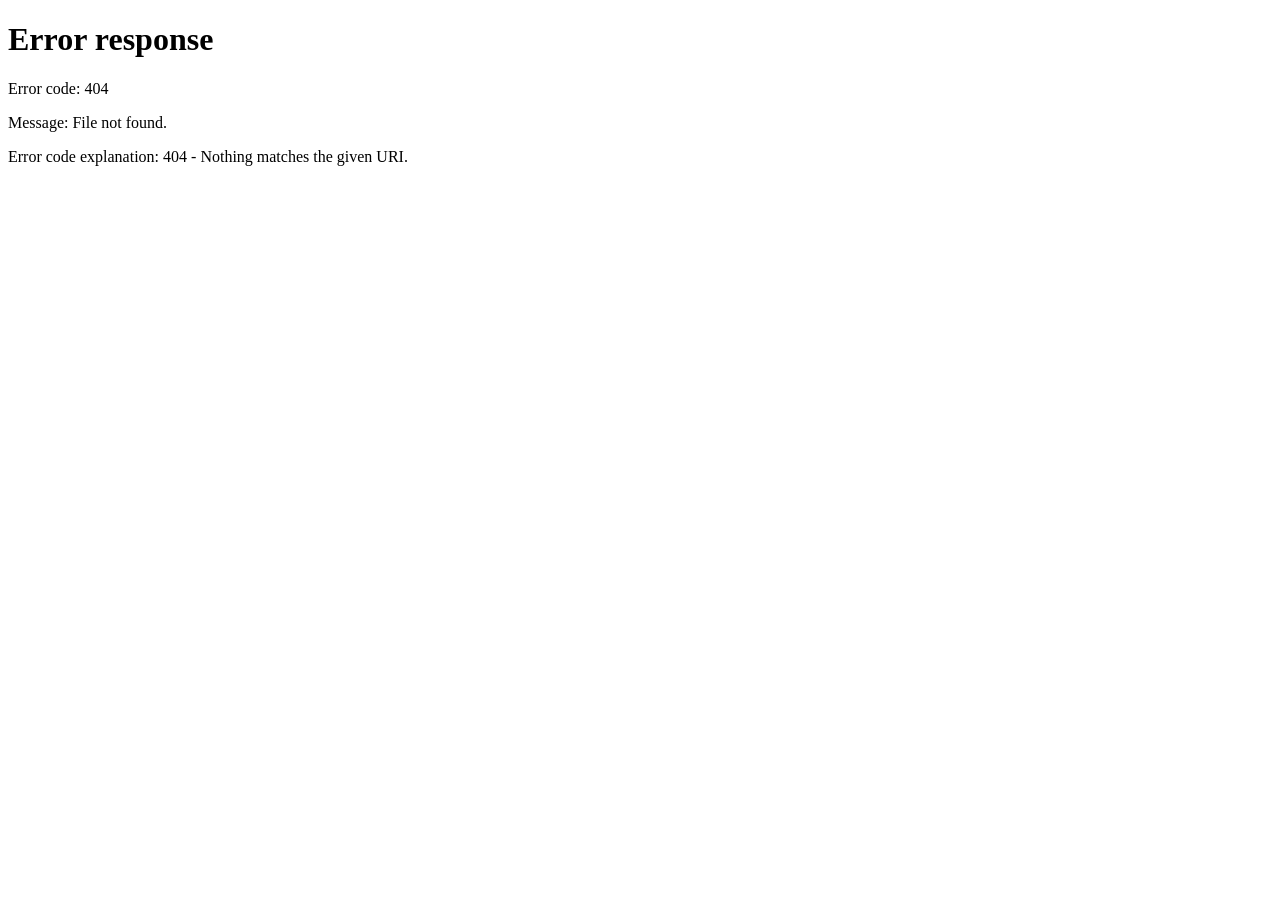
==== index.html @ cd1c1a4f "feat(tf07): modal de atribuir tarefa com busca Elasticsearch" ====
<!DOCTYPE html>
<html lang="pt-BR">

<head>
  <meta charset="UTF-8" />
  <meta name="viewport" content="width=device-width, initial-scale=1" />
  <title>Index - Primeiro Bimestre</title>
  <link rel="icon" type="image/png" href="./img/favicon.ico">
  <script>
    // Redireciona para login ao carregar a página
    window.addEventListener("DOMContentLoaded", () => {
      window.location.href = "/login";
    });
  </script>
</head>

<body>
  teste 123 
  <!-- Redirecionando para /login (View) -->
   <script src="./js/teste.ts"></script>
</body>

</html>
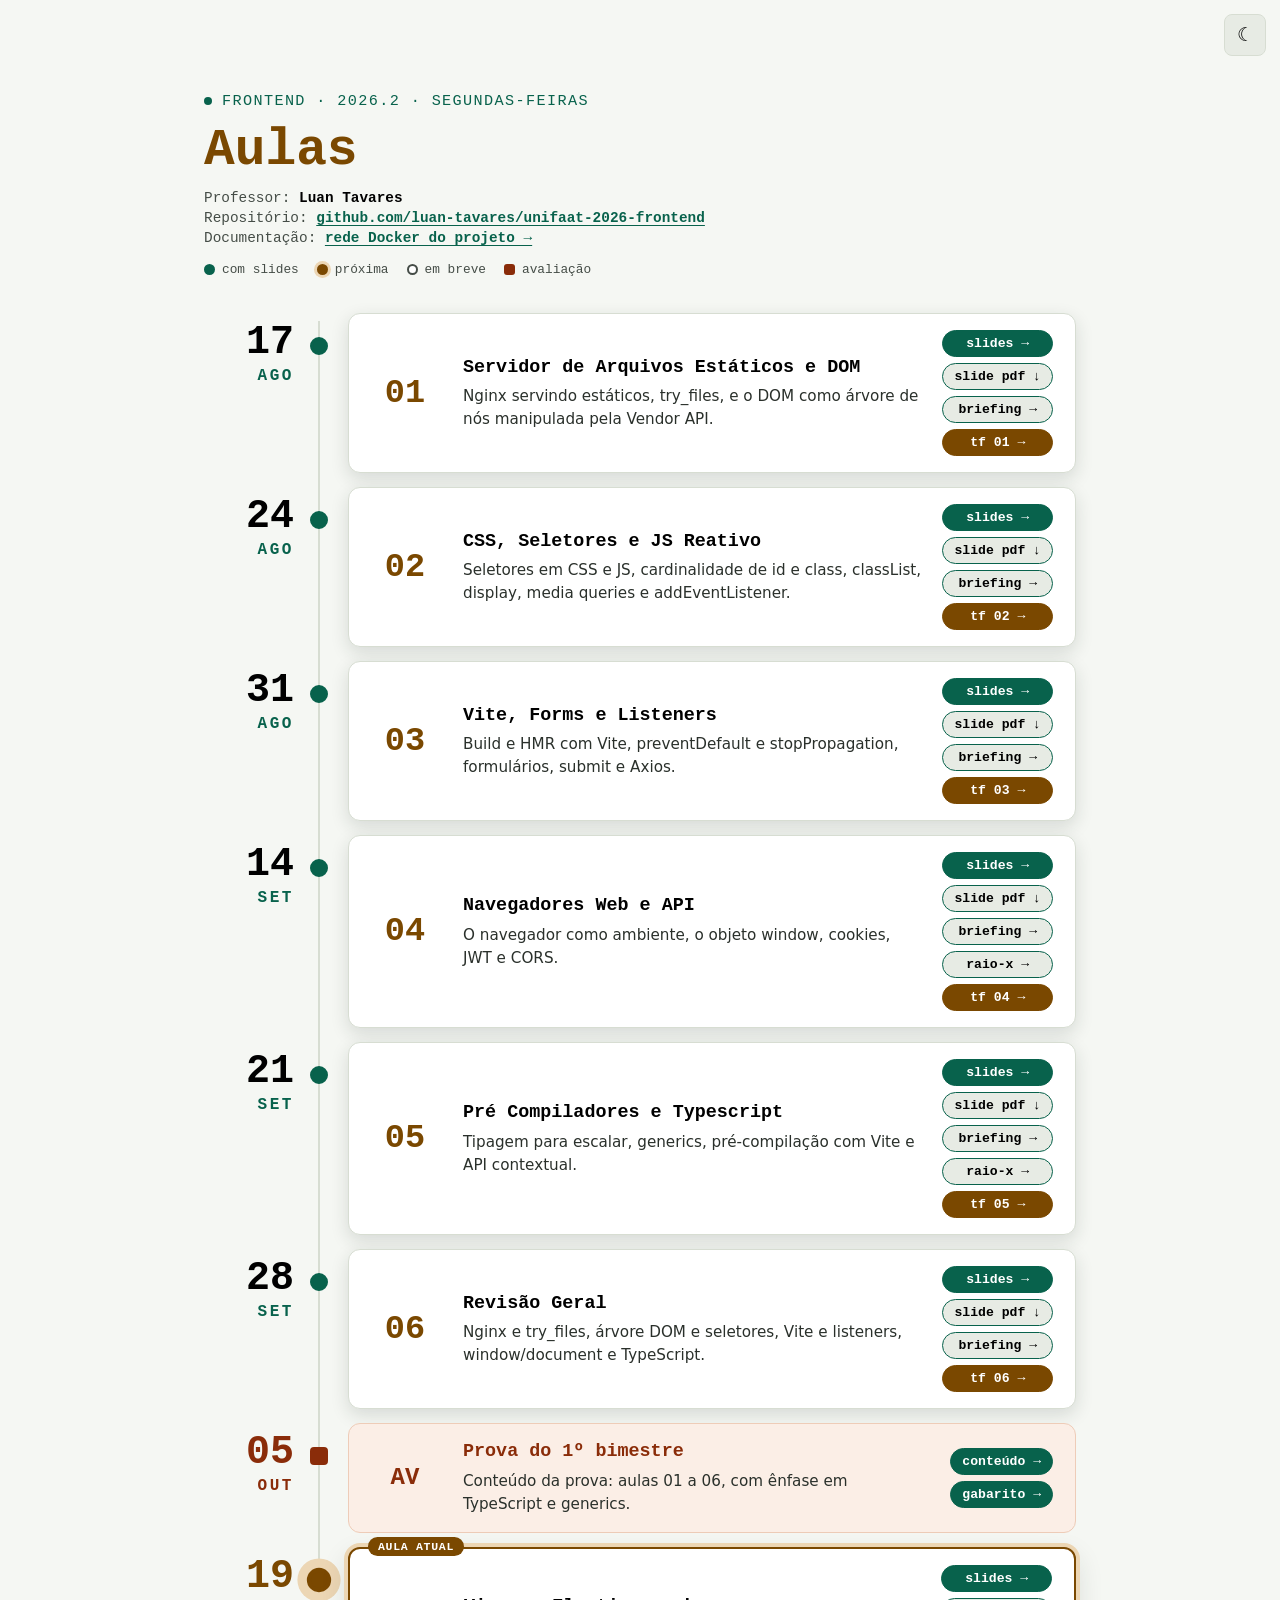
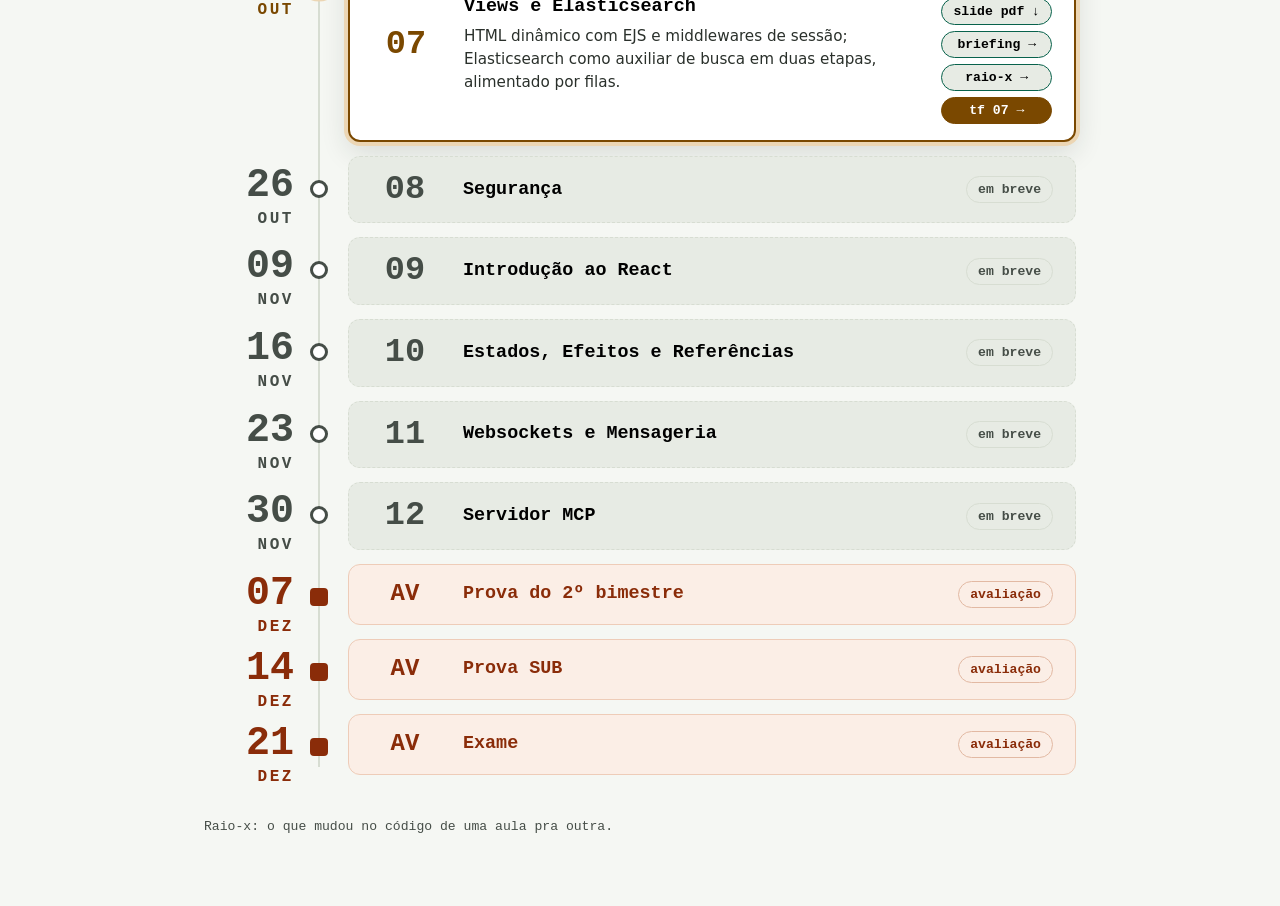
==== commit 615fc84e: "feat(tf07): estrutura do projeto + modal de atribuir tarefa com busca Elasticsearch Reorganiza o rep" ====
--- a/index.html
+++ b/index.html
@@ -1,23 +1,147 @@
 <!DOCTYPE html>
 <html lang="pt-BR">
+<head>
+<meta charset="UTF-8">
+<meta name="viewport" content="width=device-width, initial-scale=1">
+<title>Frontend 2026.2 — Aulas</title>
+<link rel="stylesheet" href="assets/timeline.css">
+<script src="assets/tema.js"></script>
+</head>
+<body>
+<main>
 
-<head>
-  <meta charset="UTF-8" />
-  <meta name="viewport" content="width=device-width, initial-scale=1" />
-  <title>Index - Primeiro Bimestre</title>
-  <link rel="icon" type="image/png" href="./img/favicon.ico">
-  <script>
-    // Redireciona para login ao carregar a página
-    window.addEventListener("DOMContentLoaded", () => {
-      window.location.href = "/login";
-    });
-  </script>
-</head>
+  <p class="eyebrow">Frontend · 2026.2 · segundas-feiras</p>
+  <h1><span class="accent">Aulas</span></h1>
+  <p class="meta stack">
+    <span>Professor: <strong>Luan Tavares</strong></span>
+    <span>Repositório: <a href="https://github.com/luan-tavares/unifaat-2026-frontend" target="_blank" rel="noopener">github.com/luan-tavares/unifaat-2026-frontend</a></span>
+    <span>Documentação: <a href="aulas/rede-docker/index.html">rede Docker do projeto →</a></span>
+  </p>
 
-<body>
-  teste 123 
-  <!-- Redirecionando para /login (View) -->
-   <script src="./js/teste.ts"></script>
+  <div class="legend" aria-hidden="true">
+    <span class="l-done"><i></i>com slides</span>
+    <span class="l-next"><i></i>próxima</span>
+    <span class="l-soon"><i></i>em breve</span>
+    <span class="l-exam"><i></i>avaliação</span>
+  </div>
+
+  <ol class="timeline">
+      <li class="row done"><time class="when"><strong>17</strong><span>AGO</span></time><span class="dot"></span>
+        <div class="card">
+          <span class="num">01</span>
+          <div class="info"><p class="title">Servidor de Arquivos Estáticos e DOM</p><p class="desc">Nginx servindo estáticos, try_files, e o DOM como árvore de nós manipulada pela Vendor API.</p></div>
+          <div class="chips"><a class="chip primary" target="_blank" rel="noopener" href="aulas/01/slide/index.html">slides →</a><a class="chip" href="aulas/01/%5BFE%5D%20%5B01%5D%20Servidor%20de%20Arquivos%20Est%C3%A1ticos%20e%20DOM.pdf" download="[FE] [01] Servidor de Arquivos Estáticos e DOM.pdf" target="_blank" rel="noopener">slide pdf ↓</a><a class="chip" target="_blank" rel="noopener" href="aulas/01/briefing/index.html">briefing →</a><a class="chip tf" href="https://docs.google.com/forms/d/e/1FAIpQLScaZga2FaqkJQrMD6Ohx1a1Wrz-8cScR8_F0ubu4dE2eaTnPw/viewform?usp=publish-editor" target="_blank" rel="noopener">tf 01 →</a></div>
+        </div>
+      </li>
+      <li class="row done"><time class="when"><strong>24</strong><span>AGO</span></time><span class="dot"></span>
+        <div class="card">
+          <span class="num">02</span>
+          <div class="info"><p class="title">CSS, Seletores e JS Reativo</p><p class="desc">Seletores em CSS e JS, cardinalidade de id e class, classList, display, media queries e addEventListener.</p></div>
+          <div class="chips"><a class="chip primary" target="_blank" rel="noopener" href="aulas/02/slide/index.html">slides →</a><a class="chip" href="aulas/02/%5BFE%5D%20%5B02%5D%20CSS%2C%20Seletores%20e%20JS%20Reativo.pdf" download="[FE] [02] CSS, Seletores e JS Reativo.pdf" target="_blank" rel="noopener">slide pdf ↓</a><a class="chip" target="_blank" rel="noopener" href="aulas/02/briefing/index.html">briefing →</a><a class="chip tf" href="https://docs.google.com/forms/d/e/1FAIpQLSdJ1DIp8VmDNyzQV2haY4HWodQPi2OSSbwb_CHGk5LzfYtHBw/viewform?usp=dialog" target="_blank" rel="noopener">tf 02 →</a></div>
+        </div>
+      </li>
+      <li class="row done"><time class="when"><strong>31</strong><span>AGO</span></time><span class="dot"></span>
+        <div class="card">
+          <span class="num">03</span>
+          <div class="info"><p class="title">Vite, Forms e Listeners</p><p class="desc">Build e HMR com Vite, preventDefault e stopPropagation, formulários, submit e Axios.</p></div>
+          <div class="chips"><a class="chip primary" target="_blank" rel="noopener" href="aulas/03/slide/index.html">slides →</a><a class="chip" href="aulas/03/%5BFE%5D%20%5B03%5D%20Vite%2C%20Forms%20e%20Listeners.pdf" download="[FE] [03] Vite, Forms e Listeners.pdf" target="_blank" rel="noopener">slide pdf ↓</a><a class="chip" target="_blank" rel="noopener" href="aulas/03/briefing/index.html">briefing →</a><a class="chip tf" href="https://docs.google.com/forms/d/e/1FAIpQLSfVSiBxATYNmBNf0aLWIwGsq7BChyBwGIvV4y6BqKFiTUySAg/viewform?usp=dialog" target="_blank" rel="noopener">tf 03 →</a></div>
+        </div>
+      </li>
+      <li class="row done"><time class="when"><strong>14</strong><span>SET</span></time><span class="dot"></span>
+        <div class="card">
+          <span class="num">04</span>
+          <div class="info"><p class="title">Navegadores Web e API</p><p class="desc">O navegador como ambiente, o objeto window, cookies, JWT e CORS.</p></div>
+          <div class="chips"><a class="chip primary" target="_blank" rel="noopener" href="aulas/04/slide/index.html">slides →</a><a class="chip" href="aulas/04/%5BFE%5D%20%5B04%5D%20Navegadores%20Web%20e%20API.pdf" download="[FE] [04] Navegadores Web e API.pdf" target="_blank" rel="noopener">slide pdf ↓</a><a class="chip" target="_blank" rel="noopener" href="aulas/04/briefing/index.html">briefing →</a><a class="chip" target="_blank" rel="noopener" href="aulas/04/raio-x/index.html">raio-x →</a><a class="chip tf" href="https://docs.google.com/forms/d/e/1FAIpQLSfQYQpk55_9VKsyME84-QnLjedeBv_KXPD5RHBAZPxwnPnRjQ/viewform?usp=publish-editor" target="_blank" rel="noopener">tf 04 →</a></div>
+        </div>
+      </li>
+      <li class="row done"><time class="when"><strong>21</strong><span>SET</span></time><span class="dot"></span>
+        <div class="card">
+          <span class="num">05</span>
+          <div class="info"><p class="title">Pré Compiladores e Typescript</p><p class="desc">Tipagem para escalar, generics, pré-compilação com Vite e API contextual.</p></div>
+          <div class="chips"><a class="chip primary" target="_blank" rel="noopener" href="aulas/05/slide/index.html">slides →</a><a class="chip" href="aulas/05/%5BFE%5D%20%5B05%5D%20Pr%C3%A9%20Compiladores%20e%20Typescript.pdf" download="[FE] [05] Pré Compiladores e Typescript.pdf" target="_blank" rel="noopener">slide pdf ↓</a><a class="chip" target="_blank" rel="noopener" href="aulas/05/briefing/index.html">briefing →</a><a class="chip" target="_blank" rel="noopener" href="aulas/05/raio-x/index.html">raio-x →</a><a class="chip tf" href="https://docs.google.com/forms/d/e/1FAIpQLSeYG0oQTpWqqZGSCAsTJwpw26Yrd2laubS9VVqqAA_Lr2L_Og/viewform?usp=publish-editor" target="_blank" rel="noopener">tf 05 →</a></div>
+        </div>
+      </li>
+      <li class="row done"><time class="when"><strong>28</strong><span>SET</span></time><span class="dot"></span>
+        <div class="card">
+          <span class="num">06</span>
+          <div class="info"><p class="title">Revisão Geral</p><p class="desc">Nginx e try_files, árvore DOM e seletores, Vite e listeners, window/document e TypeScript.</p></div>
+          <div class="chips"><a class="chip primary" target="_blank" rel="noopener" href="aulas/06/slide/index.html">slides →</a><a class="chip" href="aulas/06/%5BFE%5D%20%5B06%5D%20Revis%C3%A3o%20Geral.pdf" download="[FE] [06] Revisão Geral.pdf" target="_blank" rel="noopener">slide pdf ↓</a><a class="chip" target="_blank" rel="noopener" href="aulas/06/briefing/index.html">briefing →</a><a class="chip tf" href="https://docs.google.com/forms/d/e/1FAIpQLSdX_KVPNOB7EXGimv9pF8N2Q99ft_7oulpYz5XcNDYDZS7JJw/viewform?usp=publish-editor" target="_blank" rel="noopener">tf 06 →</a></div>
+        </div>
+      </li>
+      <li class="row exam"><time class="when"><strong>05</strong><span>OUT</span></time><span class="dot"></span>
+        <div class="card">
+          <span class="num">AV</span>
+          <div class="info"><p class="title">Prova do 1º bimestre</p><p class="desc">Conteúdo da prova: aulas 01 a 06, com ênfase em TypeScript e generics.</p></div>
+          <div class="chips"><a class="chip primary" target="_blank" rel="noopener" href="aulas/prova-1/index.html">conteúdo →</a><a class="chip primary" target="_blank" rel="noopener" href="aulas/prova-1/gabarito/index.html">gabarito →</a></div>
+        </div>
+      </li>
+      <li class="row next atual"><time class="when"><strong>19</strong><span>OUT</span></time><span class="dot"></span>
+        <div class="card">
+          <span class="selo">aula atual</span>
+          <span class="num">07</span>
+          <div class="info"><p class="title">Views e Elasticsearch</p><p class="desc">HTML dinâmico com EJS e middlewares de sessão; Elasticsearch como auxiliar de busca em duas etapas, alimentado por filas.</p></div>
+          <div class="chips"><a class="chip primary" target="_blank" rel="noopener" href="aulas/07/slide/index.html">slides →</a><a class="chip" href="aulas/07/%5BFE%5D%20%5B07%5D%20Views%20e%20Elasticsearch.pdf" download="[FE] [07] Views e Elasticsearch.pdf" target="_blank" rel="noopener">slide pdf ↓</a><a class="chip" target="_blank" rel="noopener" href="aulas/07/briefing/index.html">briefing →</a><a class="chip" target="_blank" rel="noopener" href="aulas/07/raio-x/index.html">raio-x →</a><a class="chip tf" href="https://docs.google.com/forms/d/e/1FAIpQLSdJEQMCfZT5hO48KjOPJpwLvxU4O7_JJaMZPW3w5OmqTCxZUQ/viewform?usp=publish-editor" target="_blank" rel="noopener">tf 07 →</a></div>
+        </div>
+      </li>
+      <li class="row soon"><time class="when"><strong>26</strong><span>OUT</span></time><span class="dot"></span>
+        <div class="card">
+          <span class="num">08</span>
+          <div class="info"><p class="title">Segurança</p></div>
+          <span class="chip">em breve</span>
+        </div>
+      </li>
+      <li class="row soon"><time class="when"><strong>09</strong><span>NOV</span></time><span class="dot"></span>
+        <div class="card">
+          <span class="num">09</span>
+          <div class="info"><p class="title">Introdução ao React</p></div>
+          <span class="chip">em breve</span>
+        </div>
+      </li>
+      <li class="row soon"><time class="when"><strong>16</strong><span>NOV</span></time><span class="dot"></span>
+        <div class="card">
+          <span class="num">10</span>
+          <div class="info"><p class="title">Estados, Efeitos e Referências</p></div>
+          <span class="chip">em breve</span>
+        </div>
+      </li>
+      <li class="row soon"><time class="when"><strong>23</strong><span>NOV</span></time><span class="dot"></span>
+        <div class="card">
+          <span class="num">11</span>
+          <div class="info"><p class="title">Websockets e Mensageria</p></div>
+          <span class="chip">em breve</span>
+        </div>
+      </li>
+      <li class="row soon"><time class="when"><strong>30</strong><span>NOV</span></time><span class="dot"></span>
+        <div class="card">
+          <span class="num">12</span>
+          <div class="info"><p class="title">Servidor MCP</p></div>
+          <span class="chip">em breve</span>
+        </div>
+      </li>
+      <li class="row exam"><time class="when"><strong>07</strong><span>DEZ</span></time><span class="dot"></span>
+        <div class="card">
+          <span class="num">AV</span>
+          <div class="info"><p class="title">Prova do 2º bimestre</p></div>
+          <span class="chip">avaliação</span>
+        </div>
+      </li>
+      <li class="row exam"><time class="when"><strong>14</strong><span>DEZ</span></time><span class="dot"></span>
+        <div class="card">
+          <span class="num">AV</span>
+          <div class="info"><p class="title">Prova SUB</p></div>
+          <span class="chip">avaliação</span>
+        </div>
+      </li>
+      <li class="row exam"><time class="when"><strong>21</strong><span>DEZ</span></time><span class="dot"></span>
+        <div class="card">
+          <span class="num">AV</span>
+          <div class="info"><p class="title">Exame</p></div>
+          <span class="chip">avaliação</span>
+        </div>
+      </li>
+  </ol>
+
+  <footer>Raio-x: o que mudou no código de uma aula pra outra.</footer>
+</main>
 </body>
-
 </html>
--- a/assets/timeline.css
+++ b/assets/timeline.css
@@ -0,0 +1,383 @@
+  @import url('https://fonts.googleapis.com/css2?family=IBM+Plex+Mono:wght@400;500;600;700&family=IBM+Plex+Sans:wght@400;500;600;700&display=swap');
+
+  /* tema claro (padrão, projetor de sala com luz acesa) e tema escuro.
+     O cookie "tema" é gravado por tema.js em <html data-theme="..."> */
+  :root{
+    color-scheme: light;
+    --bg: #f5f7f3;
+    --bg-raised: #e7ebe4;
+    --bg-chrome: #12211c;
+    --bg-chrome-2: #0d1a16;
+    --surface: #ffffff;
+    --ink: #000000;
+    --muted: #2a302b;
+    --muted-2: #454d47;
+    --accent: #7a4800;
+    --accent-ink: #fff6e8;
+    --accent-2: #08624c;
+    --warn: #8a2c09;
+    --warn-bg: #fbeee6;
+    --warn-border: #eeccb8;
+    --rule: #d7ddd2;
+    --shadow: rgba(30,40,32,.14);
+    --on-chrome: #fff6e8;
+    --on-solid: #ffffff;
+    --glow-accent: #ecd6b4;
+    --glow-warn: #f2c9b4;
+    --warn-border-2: #e2b9a3;
+    --term-ink: #ffffff;
+    --term-muted: #b7c7bf;
+    --term-muted-2: #85978d;
+    --term-accent: #ffb454;
+    --term-accent-2: #7dd3b0;
+    --term-border: #0a1613;
+    --term-bar: #16241e;
+    --font-body: 'IBM Plex Sans', system-ui, sans-serif;
+    --font-mono: 'IBM Plex Mono', ui-monospace, 'SF Mono', Menlo, monospace;
+  }
+
+  :root[data-theme="dark"]{
+    color-scheme: dark;
+    --bg: #0e1713;
+    --bg-raised: #16231d;
+    --bg-chrome: #0a1411;
+    --bg-chrome-2: #070e0b;
+    --surface: #16231d;
+    --ink: #eef3ee;
+    --muted: #c3cec6;
+    --muted-2: #93a49a;
+    --accent: #ffb454;
+    --accent-ink: #1f1300;
+    --accent-2: #5fd0a8;
+    --warn: #ff9a6c;
+    --warn-bg: #2a1710;
+    --warn-border: #5a3322;
+    --rule: #29392f;
+    --shadow: rgba(0,0,0,.55);
+    --on-solid: #08140f;
+    --glow-accent: rgba(255,180,84,.28);
+    --glow-warn: rgba(255,154,108,.28);
+    --warn-border-2: #6b3a26;
+    --term-border: #2c4137;
+    --term-bar: #14231d;
+  }
+
+  *{ box-sizing:border-box; }
+
+  body{
+    background: var(--bg);
+    color: var(--ink);
+    font-family: var(--font-body);
+    margin: 0;
+    min-height: 100vh;
+  }
+
+  main{
+    max-width: 920px;
+    margin: 0 auto;
+    padding: clamp(24px, 5vw, 64px) 24px 72px;
+  }
+
+
+  .eyebrow{
+    font-family: var(--font-mono);
+    font-size: 0.95rem;
+    letter-spacing: 0.09em;
+    text-transform: uppercase;
+    color: var(--accent-2);
+    display:flex; align-items:center; gap: 10px;
+    margin: 28px 0 12px;
+  }
+  .eyebrow::before{
+    content:"";
+    width: 8px; height: 8px;
+    background: var(--accent-2);
+    border-radius: 50%;
+  }
+
+  h1{
+    font-family: var(--font-mono);
+    font-weight: 700;
+    font-size: clamp(2.1rem, 5vw, 3.2rem);
+    line-height: 1.1;
+    margin: 0 0 12px;
+    text-wrap: balance;
+  }
+  h1 .accent{ color: var(--accent); }
+
+  .meta{
+    display:flex; flex-wrap:wrap; gap: 8px 22px;
+    font-family: var(--font-mono);
+    font-size: 0.9rem;
+    color: var(--muted-2);
+    margin: 0 0 40px;
+  }
+  /* uma informação por linha (professor, repositório, documentação) */
+  .meta.stack{ flex-direction: column; gap: 4px; }
+  .meta strong{ color: var(--ink); font-weight: 600; }
+  .meta a{ color: var(--accent-2); font-weight: 700; text-decoration: underline; text-underline-offset: 3px; overflow-wrap: anywhere; }
+
+  .legend{
+    display:flex; flex-wrap:wrap; gap: 10px 18px;
+    font-family: var(--font-mono);
+    font-size: 0.8rem;
+    color: var(--muted-2);
+    margin: -24px 0 36px;
+  }
+  .legend span{ display:inline-flex; align-items:center; gap: 7px; }
+  .legend i{ width: 11px; height: 11px; border-radius: 50%; display:inline-block; }
+  .legend .l-done i{ background: var(--accent-2); }
+  .legend .l-next i{ background: var(--accent); box-shadow: 0 0 0 3px var(--glow-accent); }
+  .legend .l-soon i{ background: var(--surface); border: 2px solid var(--muted-2); }
+  .legend .l-exam i{ background: var(--warn); border-radius: 3px; }
+
+  /* timeline */
+  .group-title{
+    font-family: var(--font-mono);
+    font-size: 0.85rem;
+    letter-spacing: 0.1em;
+    text-transform: uppercase;
+    color: var(--muted-2);
+    margin: 44px 0 14px 44px;
+  }
+  .group-title:first-of-type{ margin-top: 0; }
+
+  .timeline{
+    list-style:none; margin:0; padding:0;
+    position: relative;
+  }
+  .timeline::before{
+    content:"";
+    position:absolute; left: 14px; top: 8px; bottom: 8px;
+    width: 2px;
+    background: var(--rule);
+  }
+
+  .row{
+    position: relative;
+    padding-left: 44px;
+    margin-bottom: 14px;
+  }
+  .dot{
+    position:absolute; left: 6px; top: 24px;
+    width: 18px; height: 18px;
+    border-radius: 50%;
+    background: var(--surface);
+    border: 3px solid var(--muted-2);
+  }
+  .row.done .dot{ background: var(--accent-2); border-color: var(--accent-2); }
+  .row.next .dot{ background: var(--accent); border-color: var(--accent); box-shadow: 0 0 0 5px var(--glow-accent); }
+  .row.exam .dot{ background: var(--warn); border-color: var(--warn); border-radius: 4px; }
+
+  .card{
+    display:grid;
+    grid-template-columns: 76px 1fr auto;
+    align-items:center;
+    gap: 6px 20px;
+    padding: 16px 22px 16px 18px;
+    background: var(--surface);
+    border: 1px solid var(--rule);
+    border-radius: 12px;
+    box-shadow: 0 6px 18px var(--shadow);
+    color: inherit;
+    text-decoration: none;
+  }
+  a.card{ transition: transform .15s ease, border-color .15s ease; }
+  a.card:hover{ transform: translateX(3px); border-color: var(--accent-2); }
+  a.card:focus-visible{ outline: 2px solid var(--accent-2); outline-offset: 3px; }
+
+  .row.next .card{ border-color: var(--accent); }
+  .row.soon .card{ background: var(--bg-raised); box-shadow: none; border-style: dashed; }
+  .row.exam .card{ background: var(--warn-bg); border-color: var(--warn-border); box-shadow: none; }
+
+  .num{
+    font-family: var(--font-mono);
+    font-weight: 700;
+    font-size: 2.1rem;
+    line-height: 1;
+    color: var(--accent);
+    text-align: center;
+  }
+  .row.soon .num{ color: var(--muted-2); }
+  .row.exam .num{ color: var(--warn); font-size: 1.5rem; }
+
+  .info{ min-width: 0; }
+  .date{
+    font-family: var(--font-mono);
+    font-size: 0.82rem;
+    letter-spacing: 0.06em;
+    color: var(--muted-2);
+    margin: 0 0 3px;
+  }
+  .title{
+    font-family: var(--font-mono);
+    font-weight: 600;
+    font-size: 1.15rem;
+    line-height: 1.3;
+    margin: 0;
+  }
+  .row.exam .title{ color: var(--warn); }
+
+  .chip{
+    font-family: var(--font-mono);
+    font-size: 0.82rem;
+    font-weight: 700;
+    white-space: nowrap;
+    padding: 5px 11px;
+    border-radius: 999px;
+    border: 1px solid var(--rule);
+    color: var(--muted-2);
+    background: transparent;
+  }
+  .row.done .chip{ color: var(--accent-2); border-color: var(--accent-2); }
+  .row.next span.chip{ color: var(--on-solid); background: var(--accent); border-color: var(--accent); }
+  .row.exam .chip{ color: var(--warn); border-color: var(--warn-border-2); }
+
+  .chips{ display:flex; flex-direction:column; align-items:stretch; gap:6px; }
+  a.chip{ text-decoration:none; text-align:center; }
+  a.chip:hover{ border-color: var(--accent-2); color: var(--accent-2); }
+  .row .chips a.chip.primary{ color: var(--on-solid); background: var(--accent-2); border-color: var(--accent-2); }
+  .row .chips a.chip.primary:hover{ color: var(--on-solid); filter: brightness(1.15); }
+  /* botões secundários (briefing, raio-x): letra no tom mais forte do tema, fundo e borda marcados */
+  .row .chips a.chip:not(.primary){ color: var(--ink); background: var(--bg-raised); border: 1.5px solid var(--accent-2); }
+  .row .chips a.chip:not(.primary):hover{ color: var(--on-solid); background: var(--accent-2); }
+  /* botão do TF: laranja sólido, pra se destacar dos slides (verde) e dos secundários */
+  .row .chips a.chip.tf{ color: var(--on-solid); background: var(--accent); border: 1.5px solid var(--accent); }
+  .row .chips a.chip.tf:hover{ color: var(--on-solid); background: var(--accent); filter: brightness(1.15); }
+  @media (max-width: 560px){ .chips{ grid-column: 2; flex-direction:row; flex-wrap:wrap; } }
+  .row.now .dot{ box-shadow: 0 0 0 5px var(--glow-warn); }
+  .row.now .card{ border-color: var(--warn); }
+  .row.now .chips .chip:not(.primary){ color: var(--on-solid); background: var(--warn); border-color: var(--warn); }
+
+  footer{
+    margin-top: 44px;
+    font-family: var(--font-mono);
+    font-size: 0.82rem;
+    color: var(--muted-2);
+  }
+
+  @media (max-width: 560px){
+    .card{ grid-template-columns: 56px 1fr; }
+    .chip{ grid-column: 2; justify-self: start; }
+    .num{ font-size: 1.7rem; }
+  }
+
+  .desc{ margin: 6px 0 0; font-size: 0.95rem; line-height: 1.5; color: var(--muted); }
+  .row.soon .desc{ color: var(--muted-2); }
+
+  /* data isolada e em destaque, à esquerda da linha do tempo */
+  .timeline::before{ left: 114px; }
+  .row{ padding-left: 144px; }
+  .dot{ left: 106px; }
+  .when{
+    position: absolute; left: 0; top: 10px;
+    width: 90px;
+    display:flex; flex-direction:column; align-items:flex-end;
+    font-family: var(--font-mono);
+    line-height: 1;
+  }
+  .when strong{ font-size: 2.5rem; font-weight: 700; color: var(--ink); }
+  .when span{
+    margin-top: 5px;
+    font-size: 1rem; font-weight: 700;
+    letter-spacing: 0.16em;
+    color: var(--accent-2);
+  }
+  .row.next .when strong{ color: var(--accent); }
+  .row.next .when span{ color: var(--accent); }
+  .row.soon .when strong{ color: var(--muted-2); }
+  .row.soon .when span{ color: var(--muted-2); }
+  .row.exam .when strong, .row.exam .when span{ color: var(--warn); }
+
+  /* celular / tela estreita: linha no canto esquerdo, data à direita da linha,
+     card ocupando toda a largura. O desktop (acima) não muda. */
+  @media (max-width: 719px){
+    main{ padding-left: 12px; padding-right: 12px; }
+    .timeline::before{ left: 8px; }
+    .row{ padding-left: 32px; }
+    .dot{ left: 0; top: 6px; }
+    .when{
+      position: static; width: auto;
+      flex-direction: row; align-items: baseline; gap: 8px;
+      margin-bottom: 6px;
+    }
+    .when strong{ font-size: 1.7rem; }
+    .when span{ margin-top: 0; font-size: 0.95rem; }
+    .card{ grid-template-columns: 52px minmax(0, 1fr); gap: 6px 14px; padding: 14px; }
+    .num{ font-size: 1.7rem; }
+    .info{ min-width: 0; }
+    .title{ overflow-wrap: anywhere; }
+    .chip{ grid-column: 2; justify-self: start; }
+  }
+
+  /* ===== página de índice de uma aula (aulas/NN/index.html) ===== */
+  .container{ max-width: 1220px; margin: 0 auto; padding: clamp(24px, 5vw, 56px) 24px 72px; }
+  .container h1{ margin: 0 0 0.5rem; }
+  .subtitle{ font-size: 1rem; color: var(--muted); margin: 0 0 2rem; }
+  .section{ margin: 3rem 0; }
+  .section-title{ font-family: var(--font-mono); font-size: 1.3rem; font-weight: 600; margin: 0 0 1.5rem; color: var(--ink); }
+  .topics-box{
+    background: var(--bg-raised);
+    border: 1px solid var(--rule);
+    border-left: 4px solid var(--accent-2);
+    padding: 1.5rem;
+    border-radius: 4px;
+    margin-bottom: 2rem;
+  }
+  .topics-box h3{ margin: 0 0 1rem; font-family: var(--font-mono); font-size: 1rem; font-weight: 600; color: var(--ink); }
+  .topics-box ul{ list-style: none; margin: 0; padding: 0; }
+  .topics-box li{ color: var(--muted); margin-bottom: 0.8rem; padding-left: 1.5rem; position: relative; font-size: 0.95rem; }
+  .topics-box li:last-child{ margin-bottom: 0; }
+  .topics-box li:before{ content: "✓"; position: absolute; left: 0; color: var(--accent-2); font-weight: bold; font-family: var(--font-mono); }
+  .materials-grid{ display: grid; grid-template-columns: repeat(auto-fit, minmax(200px, 1fr)); gap: 1rem; margin-bottom: 2rem; }
+  .material-link{
+    background: var(--bg-raised);
+    border: 1px solid var(--rule);
+    border-radius: 4px;
+    padding: 1.5rem;
+    text-decoration: none;
+    color: var(--ink);
+    transition: all 0.2s ease;
+    display: flex; flex-direction: column; align-items: center; text-align: center;
+    gap: 0.8rem;
+  }
+  .material-link:hover{ background: var(--bg-chrome); color: var(--on-chrome); transform: translateY(-2px); box-shadow: 0 4px 12px var(--shadow); }
+  .material-icon{ font-size: 2.5rem; }
+  .material-name{ font-family: var(--font-mono); font-weight: 600; font-size: 1rem; }
+  .material-desc{ font-size: 0.85rem; color: var(--muted); }
+  .material-link:hover .material-desc{ color: var(--term-muted); }
+  .footer{ text-align: center; color: var(--muted-2); font-size: 0.9rem; border-top: 1px solid var(--rule); padding-top: 2rem; margin-top: 3rem; }
+
+  /* botão de tema (tema.js) */
+  .tema-toggle{
+    position: fixed; top: 14px; right: 14px; z-index: 10;
+    width: 42px; height: 42px; border-radius: 8px;
+    border: 1px solid var(--rule); background: var(--bg-raised); color: var(--ink);
+    font-family: var(--font-mono); font-size: 1.2rem; cursor: pointer;
+    display:flex; align-items:center; justify-content:center;
+  }
+  .tema-toggle:hover{ border-color: var(--accent-2); color: var(--accent-2); }
+  .tema-toggle:focus-visible{ outline: 2px solid var(--accent-2); outline-offset: 2px; }
+  @media print{ .tema-toggle{ display:none; } }
+
+  /* botão "Voltar": mesmo estilo em slide, briefing, raio-x e índices */
+  .back, .back-link, .sidebar-back{
+    display:inline-flex; align-items:center; gap:6px; align-self:flex-start; width:fit-content;
+    font-family: var(--font-mono); font-size:.85rem; font-weight:600; line-height:1.2; color: var(--ink);
+    text-decoration:none; padding: 7px 14px; margin: 0;
+    border: 1px solid var(--line-strong, var(--rule)); border-radius: 999px; background: var(--paper, var(--bg-raised));
+    transition: border-color .15s, color .15s, transform .15s;
+  }
+  .back:hover, .back-link:hover, .sidebar-back:hover{ border-color: var(--accent-2); color: var(--accent-2); transform: translateX(-2px); text-decoration:none; }
+  .back:focus-visible, .back-link:focus-visible, .sidebar-back:focus-visible{ outline: 2px solid var(--accent-2); outline-offset: 2px; }
+
+  /* aula em andamento: destaque acima do "próxima" (borda grossa, brilho, ponto maior e selo) */
+  .row.atual .card{ position: relative; border-width: 2px; border-color: var(--accent); box-shadow: 0 0 0 4px var(--glow-accent), 0 10px 28px var(--shadow); }
+  .row.atual .dot{ transform: scale(1.35); box-shadow: 0 0 0 7px var(--glow-accent); }
+  .row.atual .selo{
+    position: absolute; top: -12px; left: 18px;
+    font-family: var(--font-mono); font-size: 0.72rem; font-weight: 700; letter-spacing: .06em; text-transform: uppercase;
+    padding: 3px 10px; border-radius: 999px;
+    color: var(--on-solid); background: var(--accent);
+  }
+
